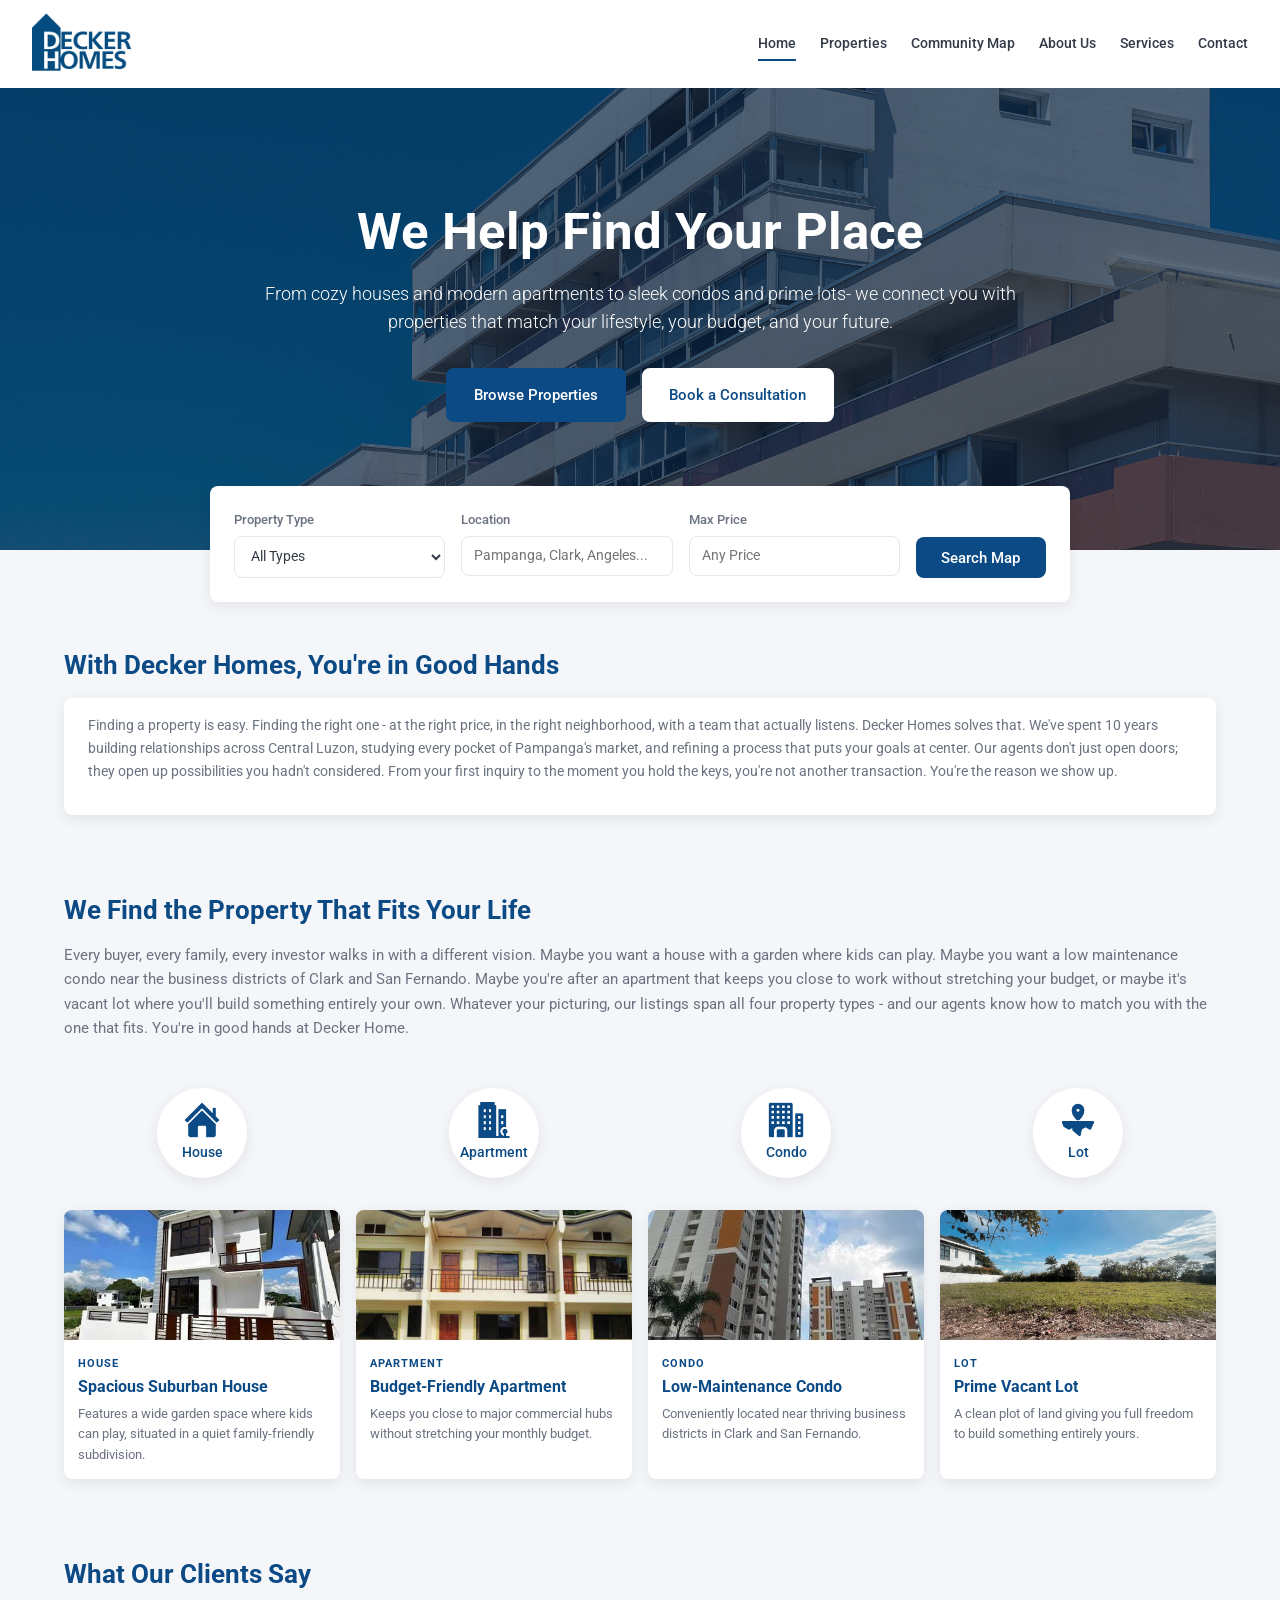
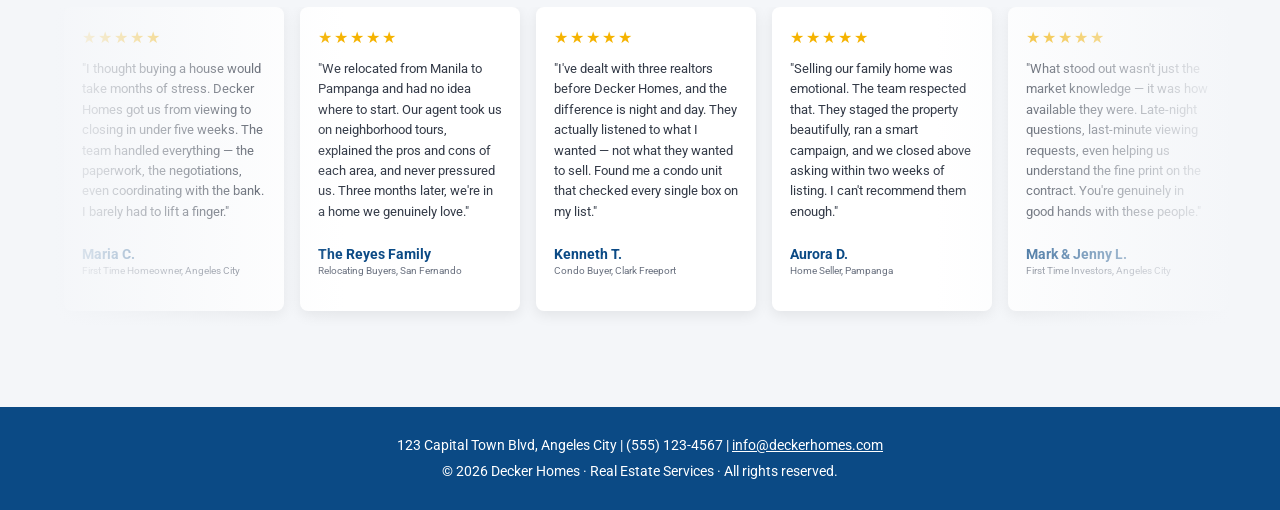
==== index.html @ 90ee347d "Updating header logo and backend files" ====
<!DOCTYPE html>
<html lang="en">
  <head>
    <meta charset="UTF-8">
    <meta name="viewport" content="width=device-width, initial-scale=1.0">
    <title>Decker Homes</title>
    <link rel="stylesheet" href="styles.css">
    <script src="../js/shared.js" defer></script>
    <script src="../js/homepage.js" defer></script>
  </head>
  <body>
    <header>
        <div class="logo">
            <a href="index.html">
                <img src="./images/decker-logo.png" alt="Decker Homes Logo">
            </a>
        </div>

      <div id="hamburger-nav" role="button" tabindex="0" aria-label="Toggle navigation menu" aria-expanded="false" aria-controls="nav">
        <span></span>
        <span></span>
        <span></span>
      </div>

      <nav id="nav">
        <a class="hamburger-link" href="index.html">Home</a>
        <a class="hamburger-link" href="properties.html">Properties</a>
        <a class="hamburger-link" href="concept-map.html">Community Map</a>
        <a class="hamburger-link" href="about-us.html">About Us</a>
        <a class="hamburger-link" href="service.html">Services</a>
        <a class="hamburger-link" href="contact.html">Contact</a>
      </nav>
    </header>

    <section class="hero">
        <div class="hero-content">
            <h1>We Help Find Your Place</h1>

            <p class="hero-p">
                From cozy houses and modern apartments to sleek condos and prime lots-
                we connect you with properties that match your lifestyle, your budget,
                and your future.
            </p>

            <div class="hero-buttons">
                <a href="properties.html" class="btn primary-btn">Browse Properties</a>
                <a href="contact.html" class="btn secondary-btn">Book a Consultation</a>
            </div>
        </div>
    </section>

    <div class="search-box">
        <div class="search-fields">

            <div class="field">
                <label>Property Type</label>
                <select>
                    <option>All Types</option>
                    <option>House</option>
                    <option>Apartment</option>
                    <option>Condo</option>
                    <option>Lot</option>
                </select>
            </div>

            <div class="field">
                <label>Location</label>
                <input type="text" placeholder="Pampanga, Clark, Angeles...">
            </div>

            <div class="field">
                <label>Max Price</label>
                <input type="text" placeholder="Any Price">
            </div>

        </div>

        <button class="search-button"><a href="concept-map.html">Search Map</a></button>
    </div>
    
    <main class="container">

        <div class="main-grid">

            <div>

                <section class="why-decker-section">
                    <h2>With Decker Homes, You're in Good Hands</h2>

                    <div class="why-box">
                        <p>
                            Finding a property is easy. Finding the right one - at the right price, 
                            in the right neighborhood, with a team that actually listens. Decker Homes
                            solves that. We've spent  10 years building relationships across Central
                            Luzon, studying every pocket of Pampanga's market, and refining a process
                            that puts your goals at center. Our agents don't just open doors; they
                            open up possibilities you hadn't considered. From your first inquiry to the 
                            moment you hold the keys, you're not another transaction. You're the reason
                            we show up.
                        </p>
                    </div>
                </section>
            </div>

            <div>
                <section>
                    <h2>We Find the Property That Fits Your Life</h2>

                    <p>
                        Every buyer, every family, every investor walks in with a
                        different vision. Maybe you want a house with a garden where kids can play.
                        Maybe you want a low maintenance condo near the business districts of Clark and San Fernando.
                        Maybe you're after an apartment that keeps you close to work without stretching your budget, or maybe
                        it's vacant lot where you'll build something entirely your own. Whatever your picturing, our listings
                        span all four property types - and our agents know how to match you with the one that fits. You're in 
                        good hands at Decker Home.
                    </p>
                </section>

                <section class="property-types">

                    <div class="property-type">
                        <span><img src="./images/home.png" alt="Bed Icon" class="detail-icon"></span>
                        <p>House</p>
                    </div>

                    <div class="property-type">
                        <span><img src="./images/flat.png" alt="Apartment Icon" class="detail-icon"></span>
                        <p>Apartment</p>
                    </div>

                    <div class="property-type">
                        <span><img src="./images/condo.png" alt="Condo Icon" class="detail-icon"></span>
                        <p>Condo</p>
                    </div>

                    <div class="property-type">
                        <span><img src="./images/land.png" alt="Lot Icon" class="detail-icon"></span>
                        <p>Lot</p>
                    </div>

                </section>

                <section class="property-cards">

                    <article class="property-card">  
                        <img src="./images/bahay toro.jpg" alt="Modern house">

                        <div class="property-info">
                            <span>HOUSE</span>
                            <h3>Spacious Suburban House</h3>
                            <p class="types-p">
                                Features a wide garden space where kids can play, situated in a 
                                quiet family-friendly subdivision.
                            </p>
                        </div>
                    </article>

                    <article class="property-card">
                        <img src="./images/apart.jpg" alt="Apartment">

                        <div class="property-info">
                            <span>APARTMENT</span>
                            <h3>Budget-Friendly Apartment</h3>
                            <p class="types-p">
                                Keeps you close to major commercial hubs without
                                stretching your monthly budget.
                            </p>
                        </div>
                    </article>

                    <article class="property-card">
                        <img src="./images/condo.jpg" alt="Condo">

                        <div class="property-info">
                            <span>CONDO</span>
                            <h3>Low-Maintenance Condo</h3>
                            <p class="types-p">
                                Conveniently located near thriving business
                                districts in Clark and San Fernando.
                            </p>
                        </div>
                    </article>

                    <article class="property-card">
                        <img src="./images/lot.jpg" alt="Property lot">

                        <div class="property-info">
                            <span>LOT</span>
                            <h3>Prime Vacant Lot</h3>
                            <p class="types-p">
                                A clean plot of land giving you full freedom to
                                build something entirely yours.
                            </p>
                        </div>
                    </article>

                </section>

                
                <section>
                    <h2>What Our Clients Say</h2>

                    <div class="testimonial-slider" role="group" aria-roledescription="carousel" aria-label="Client reviews">

                        <div class="slider-viewport" tabindex="0">

                            <div class="testimonials">

                                <article class="testimonial">
                                    <div class="stars">★★★★★</div>
                                    <p class="reviews-p">
                                        "I thought buying a house would take months of stress. 
                                        Decker Homes got us from viewing to closing in under five weeks.
                                        The team handled everything — the paperwork, the negotiations,
                                        even coordinating with the bank. I barely had to lift a finger."
                                    </p>

                                    <div class="client">
                                        <div>
                                            <h4>Maria C.</h4>
                                            <p class="buyer-review-p">First Time Homeowner, Angeles City</p>
                                        </div>
                                    </div>
                                </article>

                                <article class="testimonial">
                                    <div class="stars">★★★★★</div>
                                    <p class="reviews-p">
                                        "We relocated from Manila to Pampanga and had no idea where to start.
                                         Our agent took us on neighborhood tours, explained the pros and 
                                         cons of each area, and never pressured us. Three months later, 
                                         we're in a home we genuinely love."
                                    </p>

                                    <div class="client">
                                        <div>
                                            <h4>The Reyes Family</h4>
                                            <p class="buyer-review-p">Relocating Buyers, San Fernando</p>
                                        </div>
                                    </div>
                                </article>

                                <article class="testimonial">
                                    <div class="stars">★★★★★</div>
                                    <p class="reviews-p">
                                        "I've dealt with three realtors before Decker Homes, 
                                        and the difference is night and day. They actually listened 
                                        to what I wanted — not what they wanted to sell. 
                                        Found me a condo unit that checked every single box on my list."
                                    </p>

                                    <div class="client">
                                        <div>
                                            <h4>Kenneth T.</h4>
                                            <p class="buyer-review-p">Condo Buyer, Clark Freeport</p>
                                        </div>
                                    </div>
                                </article>

                                <article class="testimonial">
                                    <div class="stars">★★★★★</div>
                                    <p class="reviews-p">
                                        "Selling our family home was emotional. 
                                        The team respected that. They staged the property beautifully, 
                                        ran a smart campaign, and we closed above asking within two 
                                        weeks of listing. I can't recommend them enough."
                                    </p>

                                    <div class="client">
                                        <div>
                                            <h4>Aurora D.</h4>
                                            <p class="buyer-review-p">Home Seller, Pampanga</p>
                                        </div>
                                    </div>
                                </article>

                                <article class="testimonial">
                                    <div class="stars">★★★★★</div>
                                    <p class="reviews-p">
                                        "What stood out wasn't just the market knowledge — 
                                        it was how available they were. Late-night questions, 
                                        last-minute viewing requests, even helping us understand the 
                                        fine print on the contract. You're genuinely in good hands with these people."
                                    </p>

                                    <div class="client">
                                        <div>
                                            <h4>Mark & Jenny L.</h4>
                                            <p class="buyer-review-p">First Time Investors, Angeles City</p>
                                        </div>
                                    </div>
                                </article>

                            </div>

                        </div>

                        <div class="slider-overlay" aria-hidden="true"></div>

                    </div>
                </section>
            </div>

        </div>

    </main>

    <footer>
      <p>123 Capital Town Blvd, Angeles City | (555) 123-4567 | 
        <a href="mailto:info@deckerhomes.com">info@deckerhomes.com</a>
      </p>
      <p>© 2026 Decker Homes · Real Estate Services · All rights reserved.</p>
    </footer>
    
  </body>
</html>
---- styles.css ----
/*Global styles (shared by every page)*/
@import url("https://fonts.googleapis.com/css2?family=Roboto:wght@300;400;500;700&display=swap");

:root {
  --blue: #0b4a85;
  --blue-dark: #083a6b;
  --white: #ffffff;
  --bg: #f4f6f9;
  --text: #333a47;
  --muted: #6b7280;
  --border: #e3e7ee;
  --star: #f5b301;

  --radius: 8px;
  --shadow: 0 4px 14px rgba(0, 0, 0, 0.08);
  --max-width: 1200px;
}

* {
  margin: 0;
  padding: 0;
  box-sizing: border-box;
}

html {
  scroll-behavior: smooth;
  overflow-x: clip;
}

body {
  font-family: "Roboto", Arial, sans-serif;
  color: var(--text);
  background-color: var(--bg);
  line-height: 1.6;
}

img {
  max-width: 100%;
  display: block;
}

a {
  text-decoration: none;
  color: inherit;
}

h1, h2, h3, h4 {
  color: var(--blue);
  line-height: 1.25;
}

h2 {
  font-size: 1.6rem;
  margin-bottom: 1rem;
}

p {
  margin-bottom: 1rem;
}

/*Header*/
header {
  background-color: var(--white);
  display: flex;
  align-items: center;
  justify-content: space-between;
  flex-wrap: wrap;
  gap: 1rem;
  padding: 0.4rem 2rem;
  box-shadow: 0 2px 8px rgba(0, 0, 0, 0.08);
}

.logo img {
  height: 75px;
  width: auto;
}

/*Navigation*/
nav {
  display: flex;
  flex-wrap: wrap;
  align-items: center;
  gap: 1.5rem;
}

nav a {
  position: relative;
  font-size: 0.9rem;
  font-weight: 500;
  color: var(--text);
  padding: 0.25rem 0;
  text-decoration: none;
}

nav a::after {
  content: "";
  position: absolute;
  bottom: -2px;
  left: 0;
  width: 100%;
  height: 2px;
  background-color: var(--blue);
  transform: scaleX(0);
  transform-origin: left;
  transition: transform 0.25s ease;
}

nav a:hover::after,
nav a:active::after,
nav a.current-page::after {
  transform: scaleX(1);
}

#hamburger-nav {
  display: none;
  position: relative;
  width: 28px;
  height: 22px;
  cursor: pointer;
}

#hamburger-nav span {
  position: absolute;
  top: 0;
  left: 0;
  width: 100%;
  height: 3px;
  background-color: var(--blue);
  border-radius: 2px;
  transition: transform 0.2s, opacity 0.2s;
}

#hamburger-nav span:nth-child(1) {
  transform: translateY(0);
}

#hamburger-nav span:nth-child(2) {
  transform: translateY(9.5px);
}

#hamburger-nav span:nth-child(3) {
  transform: translateY(19px);
}

#hamburger-nav.active span:nth-child(1) {
  transform: translateY(9.5px) rotate(45deg);
}

#hamburger-nav.active span:nth-child(2) {
  opacity: 0;
}

#hamburger-nav.active span:nth-child(3) {
  transform: translateY(9.5px) rotate(-45deg);
}

.hamburger-link {
  display: block;
}

.btn {
  display: inline-block;
  padding: 0.8rem 1.6rem;
  border-radius: var(--radius);
  font-size: 0.95rem;
  font-weight: 500;
  transition: background-color 0.2s, color 0.2s, border-color 0.2s;
}

.primary-btn {
  background-color: var(--blue);
  color: var(--white);
  border: 2px solid var(--blue);
}

.primary-btn:hover {
  background-color: var(--blue-dark);
  border-color: var(--blue-dark);
}

.secondary-btn {
  background-color: var(--white);
  color: var(--blue);
  border: 2px solid var(--white);
}

.secondary-btn:hover {
  background-color: transparent;
  color: var(--white);
}

.detail-icon {
  width: 36px;
  height: 36px;
  object-fit: contain;
}

/*Footer*/
footer {
  background-color: var(--blue);
  color: var(--white);
  text-align: center;
  padding: 1.5rem 1rem;
}

footer p {
  font-size: 0.85rem;
  margin: 0.25rem 0;
}

footer a {
  color: var(--white);
  text-decoration: underline;
}

footer a:hover {
  opacity: 0.8;
}

/*Responsive: Tablet (768px)*/
@media (max-width: 768px) {
  header {
    justify-content: space-between;
    text-align: left;
    position: fixed;
    top: 0;
    left: 0;
    width: 100%;
    z-index: 1000;
  }

  #hamburger-nav {
    display: block;
  }

  nav {
    display: none;
    flex-basis: 100%;
    flex-direction: column;
    align-items: stretch;
    gap: 0;
  }

  nav.active {
    display: flex;
  }

  .hamburger-link {
    padding: 0.65rem 0;
    border-bottom: 1px solid var(--border);
  }

  .hamburger-link:last-child {
    border-bottom: none;
  }
}

@media (max-width: 425px) {
  header {
    justify-content: space-between;
    text-align: left;
    position: fixed;
    top: 0;
    left: 0;
    width: 100%;
    z-index: 1000;
  }

  #hamburger-nav {
    display: block;
  }

  nav {
    display: none;
    flex-basis: 100%;
    flex-direction: column;
    align-items: stretch;
    gap: 0;
  }

  nav.active {
    display: flex;
  }

  .hamburger-link {
    padding: 0.65rem 0;
    border-bottom: 1px solid var(--border);
  }

  .hamburger-link:last-child {
    border-bottom: none;
  }
}



/*About Us: Intro*/
.about-intro {
  display: grid;
  grid-template-columns: 1.2fr 1fr;
  gap: 3rem;
  align-items: center;
  padding: 4rem max(1.5rem, calc((100% - var(--max-width)) / 2));
  margin: 0;
  background-color: var(--white);
}

.about-intro h1 {
  font-size: 3rem;
  margin-bottom: 1rem;
  margin-right: 5rem;
  line-height: 50px;
}

.about-intro p:not(.light-blue-box-p) {
  font-size: 0.95rem;
  color: var(--muted);
}

/* Light blue note under the intro text */
.light-blue-box-p {
  font-size: 0.8rem;
  background-color: #e3f0fb;
  font-style: italic;
  color: var(--blue);
  padding: 0.75rem 1rem;
  border-radius: var(--radius);
  margin: 0 18% 0 0;
  border: solid 1px rgba(45, 111, 181, 0.392);
}

.about-intro img {
  width: 100%;
  height: 400px;
  object-fit: cover;
  border-radius: 16px;
  box-shadow: var(--shadow);
}

.about-heading {
  font-size: 2.7rem;
}

.team-introduction {
  margin: 0 0 4.5rem;
  padding: 4.5rem 25rem;
  text-align: center;
  background-color: var(--white);
  box-shadow: var(--shadow);
}

#vision-content {
  padding-left: 7.5rem;
}

#mission-content {
  padding-right: 4.5rem;
}

.team-introduction p {
  font-size: 0.95rem;
  color: var(--muted);
}

/*About Us: Statistics*/
.statistics {
  display: grid;
  grid-template-columns: repeat(4, 1fr);
  gap: 1.5rem;
  max-width: 800px;
  margin: 0 auto;
  padding: 2.5rem 0 0;
  text-align: center;
}

.statistics .detail-icon {
  filter: brightness(0) invert(45%) sepia(17.8%) saturate(3585%) hue-rotate(178.29deg) brightness(53.6%) contrast(103.7%);
}

.statistics span {
  display: flex;
  justify-content: center;
  margin-bottom: 0.4rem;
}

.statistics h2 {
  font-size: 1.6rem;
  margin-bottom: 0;
}

.statistics p {
  font-size: 0.85rem;
  color: var(--muted);
  margin: 0;
}

/*About Us: Team leader*/
.team-leader {
  display: grid;
  grid-template-columns: 280px 1fr;
  gap: 1rem;
  align-items: center;
  max-width: 1000px;
  margin: 0 auto 6rem;
  padding: 1.5rem;
}

.team-leader img {
  object-fit: cover;
  border-radius: 12px;
}

.team-leader h2 {
  font-size: 2rem;
  margin-bottom: 0.10rem;
}

#team-leader-content {
  margin: 0 4.5rem;
}

h3 {
  font-size: 1.5rem;
}

.team-leader p {
  font-size: 0.9rem;
  color: var(--muted);
}

.team-leader button {
  padding: 0.7rem 1.2rem;
  font-family: inherit;
  font-size: 0.85rem;
  font-weight: 500;
  color: var(--blue);
  background-color: #e3f0fb;
  border: none;
  border-radius: var(--radius);
  cursor: pointer;
  transition: background-color 0.2s, color 0.2s;
}

.team-leader button:hover {
  background-color: var(--blue);
  color: var(--white);
}

/*About Us: Team members*/
.team-members {
  display: grid;
  grid-template-columns: 1fr;
  gap: 1.5rem;
  max-width: 1000px;
  margin: 0 auto 6rem;
  padding: 1.5rem;
  text-align: center;
}

.team-members article {
  display: flex;
  align-items: center;
  gap: 2rem;
  padding: 2rem 5rem 2rem 3rem;
  text-align: left;
  background-color: var(--white);
  border-radius: var(--radius);
  box-shadow: var(--shadow);
}

.team-members img {
  flex-shrink: 0;
  width: 200px;
  aspect-ratio: 1 / 1;
  object-fit: cover;
  object-position: 50% 20%;
  border-radius: 12px;
}

.team-members p:not(.light-blue-box-p) {
  font-size: 0.8rem;
  color: var(--muted);
}

.light-blue-box-p {
  margin-right: 0;
}

.team-members p.team-member-position {
  margin-bottom: 0.5rem;
}

.team-members p.team-member-desc {
  margin-bottom: 0.8rem;
}

/*About Us: Vision and Mission*/
.vision,
.mission {
  display: grid;
  grid-template-columns: 1fr 1fr;
  align-items: center;
  background-color: var(--white);
}

.vision > div,
.mission > div {
  padding: 3rem 4rem;
}

/* The image halves fill their side with no padding */
.vision > div:last-child,
.mission > div:first-child {
  padding: 0;
  height: 100%;
}

.vision img,
.mission img {
  width: 100%;
  height: 100%;
  min-height: 320px;
  max-height: 420px;
  object-fit: cover;
}

.vision p,
.mission p {
  font-size: 0.95rem;
  color: var(--muted);
}

/* Check-mark lists */
.vision > div:first-child > div > div,
.mission > div:nth-child(2) > div > div {
  display: flex;
  align-items: center;
  gap: 0.6rem;
  margin-bottom: 0.6rem;
  font-size: 0.9rem;
  color: var(--text);
}

.vision .detail-icon,
.mission .detail-icon {
  width: 20px;
  height: 20px;
  min-height: 0;
  flex-shrink: 0;
}

/*About Us: Intro and stats responsive*/
@media (max-width: 768px) {
  .about-intro {
    grid-template-columns: 1fr;
    gap: 1.5rem;
    padding: 2.5rem 1.5rem;
    text-align: center;
    align-items: center;
    margin-top: 4.5rem;
    padding-bottom: 8rem;
  }

  .about-intro h1 {
    margin-top: 2rem;
    margin-right: 0;
  }

  .about-intro div {
    display: flex;
    flex-direction: column;
    align-items: center;
  }

  .about-intro .light-blue-box-p {
    margin: 0;
  }

  /* Image goes above the text on smaller screens */
  .about-intro > div:nth-child(2) {
    order: -1;
  }

  .team-introduction {
    margin: 0 0 5rem;
    padding: 1.5rem;
  }

  .statistics {
    grid-template-columns: repeat(4, 1fr);
    gap: 0.75rem;
  }

  .statistics h2 {
    font-size: 1.3rem;
  }

  .statistics p {
    font-size: 0.75rem;
  }

  /*About Us: Leader and members responsive*/
  .team-leader {
    grid-template-columns: 1fr;
    margin: 0 0 4rem;
  }

  .team-leader img {
    width: 100%;
    max-width: 560px;
    height: 400px;
    margin: 0 auto;
    object-position: 50% 8%;
  }

  .team-members {
    grid-template-columns: 1fr;
  }

  .team-members img {
    align-self: stretch;
    max-width: clamp(120px, 40%, 200px);
  }

  /*About Us: Vision and Mission responsive*/
  .vision,
  .mission {
    grid-template-columns: 1fr;
  }

  .vision > div,
  .mission > div {
    padding: 2rem 1.5rem;
  }

  .vision > div:last-child,
  .mission > div:first-child {
    padding: 0;
  }

  .vision img,
  .mission img {
    max-height: 280px;
  }
}

@media (max-width: 480px) {
  .about-intro {
    padding-bottom: 4.5rem;
  }

  .team-introduction {
    padding: 3rem 1.5rem;
  }

  .statistics {
    grid-template-columns: 1fr 1fr;
  }

  #team-leader-content {
    margin: 1rem 0;
  }

  #team-leader-content h3 {
    margin-bottom: 3rem;
  }

  .statistics div {
    margin: 1rem;
  }

  .team-members article {
    padding: 1.5rem;
  }
}


/*Contact: Hero*/
.contact-hero {
  position: relative;
  display: grid;
  grid-template-columns: 1fr 1fr;
  grid-template-rows: auto 1fr;
  gap: 2rem 3rem;
  align-items: start;
  min-height: 640px;
  padding: 4rem max(1.5rem, calc((100% - var(--max-width)) / 2));
  background-color: var(--blue-dark);
  overflow: hidden;
}

/* Background photo fills the whole hero */
.contact-background {
  position: absolute;
  inset: 0;
  width: 100%;
  height: 100%;
  object-fit: cover;
}

.contact-hero::before {
  content: "";
  position: absolute;
  inset: 0;
  background-color: rgba(8, 30, 56, 0.65);
  z-index: 1;
}

.contact-intro,
.contact-form,
.social-media {
  position: relative;
  z-index: 2;
}

.contact-intro {
  grid-column: 1;
  grid-row: 1;
  color: var(--white);
}

.contact-intro h1 {
  color: var(--white);
  font-size: clamp(2rem, 4vw, 3rem);
  margin-bottom: 1rem;
}

.contact-intro p {
  font-size: 1.1rem;
  font-weight: 300;
  margin: 0;
}

.contact-form {
  grid-column: 2;
  grid-row: 1 / span 2;
  padding: 2rem;
  background-color: var(--white);
  border-radius: 16px;
  box-shadow: var(--shadow);
}

.contact-form h2 {
  font-size: 1.5rem;
  margin-bottom: 0.25rem;
}

.contact-form > p {
  font-size: 0.9rem;
  color: var(--muted);
  margin-bottom: 1.25rem;
}

.contact-form form {
  display: grid;
  grid-template-columns: 1fr 1fr;
  gap: 1rem;
}

.form-group {
  display: flex;
  flex-direction: column;
}

.form-group label {
  font-size: 0.8rem;
  font-weight: 500;
  color: var(--muted);
  margin-bottom: 0.35rem;
}

.form-group input,
.form-group select,
.form-group textarea {
  width: 100%;
  padding: 0.65rem 0.75rem;
  font-family: inherit;
  font-size: 0.9rem;
  color: var(--text);
  background-color: var(--white);
  border: 1px solid var(--border);
  border-radius: var(--radius);
}

.form-group select {
  padding-right: 2rem;
}

.form-group input:focus,
.form-group select:focus,
.form-group textarea:focus {
  outline: none;
  border-color: var(--blue);
}

.form-group textarea {
  min-height: 100px;
  resize: vertical;
}

/* Message box and Submit button span both columns */
.message-group,
.contact-form form button {
  grid-column: 1 / -1;
}

.contact-form form button {
  padding: 0.8rem 1.5rem;
  font-family: inherit;
  font-size: 0.95rem;
  font-weight: 500;
  color: var(--white);
  background-color: var(--blue);
  border: none;
  border-radius: var(--radius);
  cursor: pointer;
  transition: background-color 0.2s;
}

.contact-form form button:hover {
  background-color: var(--blue-dark);
}

/*Contact: Hero and form responsive*/
@media (max-width: 768px) {
  .contact-hero {
    grid-template-columns: 1fr;
    grid-template-rows: auto;
    min-height: 0;
    padding: 3rem 1.5rem;
    margin-top: 4.5rem;
  }

  .contact-intro,
  .contact-form,
  .social-media {
    grid-column: 1;
    grid-row: auto;
  }
}

@media (max-width: 480px) {
  .contact-hero {
    margin-top: 4.5rem;
  }
  
  .contact-form {
    padding: 1.25rem;
  }

  .contact-form form {
    grid-template-columns: 1fr;
  }
}

/*Contact: Social media*/
.social-media {
  grid-column: 1;
  grid-row: 2;
  align-self: end;
  display: flex;
  flex-wrap: wrap;
  align-items: center;
  gap: 0.75rem;
  color: var(--white);
}

.social-media p {
  width: 100%;
  font-size: 0.95rem;
  margin: 0 0 0.25rem;
}

.social-media a {
  display: flex;
  align-items: center;
  justify-content: center;
  width: 44px;
  height: 44px;
  background-color: var(--white);
  border-radius: 50%;
  transition: transform 0.2s;
}

.social-media a:hover {
  transform: translateY(-3px);
}

.social-media a img {
  width: 22px;
  height: 22px;
  object-fit: contain;
}

/*Contact: Information boxes*/
.contact-information {
  display: grid;
  grid-template-columns: repeat(3, 1fr);
  gap: 1.5rem;
  max-width: var(--max-width);
  margin: 0 auto;
  padding: 3rem 1.5rem;
}

.contact-item {
  padding: 1.75rem 1.25rem;
  text-align: center;
  background-color: var(--white);
  border-radius: var(--radius);
  box-shadow: var(--shadow);
}

.contact-item img {
  width: 40px;
  height: 40px;
  object-fit: contain;
  margin: 0 auto 0.75rem;
}

.contact-item h2 {
  font-size: 1.1rem;
  margin-bottom: 0.5rem;
}

.contact-item p {
  font-size: 0.9rem;
  color: var(--muted);
  margin-bottom: 0.2rem;
}

/*Contact: Social and info responsive*/
@media (max-width: 768px) {
  .social-media {
    grid-row: auto;
  }

  .contact-information {
    grid-template-columns: 1fr;
    padding: 2rem 1.5rem;
  }
}


/*Index Page*/
.container {
  max-width: var(--max-width);
  margin: 0 auto;
  padding: 3rem 1.5rem;
}

/*Hero*/
.hero {
  background-color: var(--blue-dark);
  background-image:
    linear-gradient(rgba(8, 30, 56, 0.65), rgba(8, 30, 56, 0.65)),
    url("./images/real estate building.jpg");
  background-size: cover;
  background-position: center;
  color: var(--white);
  text-align: center;
  padding: 7rem 1.5rem 8rem;
}

.hero-content {
  max-width: 760px;
  margin: 0 auto;
}

.hero h1 {
  color: var(--white);
  font-size: clamp(2rem, 5vw, 3.2rem);
  margin-bottom: 1rem;
}

.hero p {
  font-size: 1.1rem;
  font-weight: 300;
  margin-bottom: 2rem;
}

.hero-buttons {
  display: flex;
  justify-content: center;
  flex-wrap: wrap;
  gap: 1rem;
}

/*Search Box*/
.search-box {
  position: relative;
  z-index: 2;
  display: flex;
  align-items: flex-end;
  flex-wrap: wrap;
  gap: 1rem;
  max-width: min(860px, 100% - 2rem);
  margin: -4rem auto 0;
  padding: 1.5rem;
  background-color: var(--white);
  border-radius: var(--radius);
  box-shadow: var(--shadow);
}

.search-fields {
  display: flex;
  flex: 1;
  flex-wrap: wrap;
  gap: 1rem;
}

.field {
  display: flex;
  flex: 1;
  flex-direction: column;
  min-width: 160px;
}

.field label {
  font-size: 0.8rem;
  font-weight: 500;
  color: var(--muted);
  margin-bottom: 0.35rem;
}

.field select,
.field input {
  width: 100%;
  padding: 0.65rem 0.75rem;
  font-family: inherit;
  font-size: 0.9rem;
  color: var(--text);
  background-color: var(--white);
  border: 1px solid var(--border);
  border-radius: var(--radius);
}

.field select {
  padding-right: 2rem;
}

.field select:focus,
.field input:focus {
  outline: none;
  border-color: var(--blue);
}

.search-button {
  padding: 0.7rem 1.6rem;
  font-family: inherit;
  font-size: 0.95rem;
  font-weight: 500;
  color: var(--white);
  background-color: var(--blue);
  border: none;
  border-radius: var(--radius);
  cursor: pointer;
  transition: background-color 0.2s;
}

.search-button:hover {
  background-color: var(--blue-dark);
}

/*Main Layout*/
.main-grid {
  gap: 2.5rem;
  align-items: start;
}

.main-grid > div {
  min-width: 0;
}

.main-grid section {
  margin-bottom: 2rem;
}

.main-grid section > p {
  font-size: 0.95rem;
  color: var(--muted);
}

/*Property Types*/
.property-types {
  display: grid;
  grid-template-columns: repeat(4, 1fr);
  gap: 1rem;
  margin: 2rem 0;
  justify-items: center;
}

.property-type {
  display: flex;
  flex-direction: column;
  align-items: center;
  justify-content: center;
  width: 100%;
  max-width: 90px;
  aspect-ratio: 1 / 1;
  background-color: var(--white);
  border-radius: 50%;
  box-shadow: var(--shadow);
  padding: .5rem;
  text-align: center;
  transition: transform 0.2s;
  margin-top: 1rem;
}

.property-type:hover {
  transform: translateY(-3px);
}

.property-type span {
  display: flex;
  justify-content: center;
  margin-bottom: 0.25rem;
}

.property-type .detail-icon {
  filter: brightness(0) invert(45%) sepia(17.8%) saturate(3585%) hue-rotate(178.29deg) brightness(53.6%) contrast(103.7%);
}

.property-type p {
  margin: 0;
  font-size: 0.85rem;
  font-weight: 500;
  color: var(--blue);
}

/*Property Cards*/
.main-grid .property-cards {
  display: grid;
  grid-template-columns: repeat(auto-fit, minmax(150px, 1fr));
  gap: 1rem;
  margin-bottom: 5rem;
}


.property-card {
  background-color: var(--white);
  border-radius: var(--radius);
  box-shadow: var(--shadow);
  overflow: hidden;
  transition: transform 0.2s;
}

.property-card:hover {
  transform: translateY(-4px);
}

.property-card img {
  width: 100%;
  height: 130px;
  object-fit: cover;
}

.property-info {
  padding: 0.9rem;
}

.property-info span {
  display: block;
  font-size: 0.7rem;
  font-weight: 700;
  letter-spacing: 0.08em;
  color: var(--blue);
  margin-bottom: 0.3rem;
}

.property-info h3 {
  font-size: 1rem;
  margin-bottom: 0.4rem;
}

.property-info p {
  font-size: 0.8rem;
  color: var(--muted);
  margin: 0;
}

/*Why Decker Homes*/
.why-box {
  background-color: var(--white);
  border-radius: var(--radius);
  box-shadow: var(--shadow);
  padding: 1rem 1.5rem;
  margin-bottom: 5rem;
}

.why-box p {
  font-size: 0.9rem;
  color: var(--muted);
}

/*Testimonials*/
.testimonial-slider {
  position: relative;
  display: flex;
  flex-direction: column;
  gap: 0.5rem;
  overflow-y: clip;
}

.slider-overlay {
  position: absolute;
  inset: 0 -1rem;
  background-image: linear-gradient(to right, #F4F6F9, transparent 25%, transparent 75%, #F4F6F9);
  pointer-events: none;
}

.slider-viewport {
  overflow-x: auto;
  overscroll-behavior-x: contain;
  scroll-snap-type: x mandatory;
  scroll-padding-inline: 1rem;
  scroll-behavior: smooth;
  scrollbar-width: none;
  padding: 1rem;
  margin: -1rem -1rem 0;
}

.slider-viewport::-webkit-scrollbar {
  display: none;
}

.testimonials {
  --card-width: 220px;
  display: flex;
  flex-wrap: nowrap;
  align-items: stretch;
  gap: 1rem;
}

.testimonial {
  display: flex;
  flex: 0 0 var(--card-width);
  flex-direction: column;
  scroll-snap-align: start;
  background-color: var(--white);
  border-radius: var(--radius);
  box-shadow: var(--shadow);
  padding: 1.1rem;
}

.stars {
  color: var(--star);
  font-size: 1rem;
  letter-spacing: 2px;
  margin-bottom: 0.5rem;
}

.testimonial > p {
  flex: 1;
  font-size: 0.8rem;
  color: var(--text);
}

.client {
  display: flex;
  align-items: center;
  gap: 0.7rem;
  margin-top: 0.5rem;
}

.client h4 {
  font-size: 0.85rem;
}

.client p {
  font-size: 0.65rem;
  color: var(--muted);
  line-height: 12px;
  margin-top: 2px;
}

@media (min-width: 1441px) {
  .main-grid > div:first-child {
    order: 1;
  }
}

/*Responsive: Laptop and below (1440px)*/
@media (max-width: 1440px) {
  .main-grid {
    grid-template-columns: 1fr;
  }
}

/*Responsive: Tablet (768px)*/
@media (max-width: 768px) {
  .hero {
    padding: 5rem 1.5rem 6rem;
    margin-top: 4.5rem;
  }

  .search-box {
    margin: -3rem 1.5rem 0;
  }

  .container {
    padding: 2rem 1rem;
  }
}

/*Responsive: Mobile (480px)*/
@media (max-width: 480px) {
  .hero {
    padding: 4rem 1rem 5rem;
    margin-top: 4.5rem;
  }

  .hero-buttons {
    flex-direction: column;
    align-items: center;
  }

  .hero-buttons .btn {
    width: 100%;
    max-width: 280px;
  }

  .search-box {
    flex-direction: column;
    align-items: stretch;
    margin: -2.5rem 1rem 0;
    margin-bottom: 6rem;
  }

  .why-decker-section {
    margin-bottom: 5rem;
  }

  h2 , p:not(.reviews-p, .types-p, .buyer-review-p, .hero-p){
    text-align: center;
    margin-left: 2rem;
    margin-right: 2rem;
  }
  
  .search-fields {
    flex-direction: column;
  }

  .search-button {
    width: 100%;
  }

  .property-types {
    grid-template-columns: repeat(2, 1fr);
  }

  .property-cards {
    grid-template-columns: 1fr;
  }
}

@media (prefers-reduced-motion: reduce) {
  .slider-viewport {
    scroll-behavior: auto;
  }
}


/*Properties page*/
.property-intro {
  display: flex;
  flex-wrap: wrap;
  align-items: center;
  justify-content: space-between;
  gap: 1.5rem;
  padding: 2.5rem max(1.5rem, calc((100% - var(--max-width)) / 2)) 2rem;
  background-color: var(--white);
}

.intro-text {
  flex: 1;
  min-width: 280px;
  max-width: 720px;
}

.intro-text h1 {
  font-size: clamp(1.8rem, 3vw, 2.4rem);
  margin-bottom: 0.75rem;
}

.intro-text p {
  font-size: 0.95rem;
  color: var(--muted);
  margin: 0;
}

.intro-buttons {
  display: flex;
  flex-wrap: wrap;
  gap: 0.75rem;
}

/* Outline version so it shows on a white background */
.intro-buttons .secondary-btn {
  background-color: transparent;
  color: var(--blue);
  border-color: var(--blue);
}

.intro-buttons .secondary-btn:hover {
  background-color: var(--blue);
  color: var(--white);
}

/*Services: Search bar*/
.property-search {
  display: flex;
  flex-wrap: wrap;
  align-items: center;
  gap: 1rem 2rem;
  width: calc(100% - 3rem);
  max-width: var(--max-width);
  margin: 1.5rem auto 0;
  padding: 1rem 1.5rem;
  background-color: var(--white);
  border-radius: var(--radius);
  box-shadow: var(--shadow);
}

.search-field {
  flex: 1;
  min-width: 160px;
}

.search-field label {
  display: block;
  font-size: 0.65rem;
  font-weight: 500;
  letter-spacing: 0.08em;
  color: var(--muted);
}

.search-field p {
  font-size: 0.85rem;
  font-weight: 500;
  color: var(--text);
  margin: 0;
}

.property-search button {
  padding: 0.65rem 1.6rem;
  font-family: inherit;
  font-size: 0.9rem;
  font-weight: 500;
  color: var(--white);
  background-color: var(--blue);
  border: none;
  border-radius: var(--radius);
  cursor: pointer;
  transition: background-color 0.2s;
}

.property-search button:hover {
  background-color: var(--blue-dark);
}

/*Services: Section headings*/
.listing-section {
  padding: 2rem max(1.5rem, calc((100% - var(--max-width)) / 2)) 1rem;
}

.section-heading {
  display: flex;
  flex-wrap: wrap;
  align-items: flex-end;
  justify-content: space-between;
  gap: 1rem;
  margin-bottom: 1.25rem;
}

.section-heading h2 {
  font-size: 1.4rem;
  margin-bottom: 0.2rem;
}

.section-heading p {
  max-width: 700px;
  font-size: 0.85rem;
  color: var(--muted);
  margin: 0;
}

.explore-btn {
  padding: 0.5rem 1.1rem;
  font-size: 0.8rem;
  font-weight: 500;
  color: var(--white);
  background-color: var(--blue);
  border-radius: 999px;
  transition: background-color 0.2s;
}

.explore-btn:hover {
  background-color: var(--blue-dark);
}

/*Services: Intro and search responsive*/
@media (max-width: 768px) {
  .property-intro {
    padding: 2rem 1.5rem 1.5rem;
    margin-top: 4.5rem;
    margin-bottom: 5rem;
  }

  .property-search {
    flex-direction: column;
    align-items: stretch;
    margin-bottom: 5rem;
  }

  #listings {
    margin-bottom: 3rem;
  }

  .property-search button {
    width: 100%;
  }
}

/*Services: Listing grid*/
.property-grid {
  display: grid;
  grid-template-columns: repeat(5, 1fr);
  gap: 1rem;
}

.listing-section:last-of-type {
  padding-bottom: 3rem;
}

/*Services: Listing card*/
.listing-card {
  display: flex;
  flex-direction: column;
  background-color: var(--white);
  border-radius: var(--radius);
  box-shadow: var(--shadow);
  overflow: hidden;
  transition: transform 0.2s;
}

.listing-card:hover {
  transform: translateY(-4px);
}

.listing-card > img {
  width: 100%;
  height: 140px;
  object-fit: cover;
}

.listing-content {
  display: flex;
  flex: 1;
  flex-direction: column;
  padding: 0.8rem;
}

.listing-top {
  display: flex;
  align-items: center;
  justify-content: space-between;
  gap: 0.5rem;
  margin-bottom: 0.3rem;
}

.listing-top span {
  font-size: 0.6rem;
  font-weight: 500;
  letter-spacing: 0.06em;
  color: var(--muted);
}

.listing-top strong {
  font-size: 0.95rem;
  color: var(--blue);
}

.listing-content h3 {
  font-size: 1rem;
  margin-bottom: 0.2rem;
}

.listing-content p {
  font-size: 0.75rem;
  color: var(--muted);
  margin-bottom: 0.6rem;
}

/* Bed / bath / size row (scoped so the Properties page is unchanged) */
.listing-card .property-details {
  display: flex;
  flex: none;
  flex-direction: row;
  flex-wrap: wrap;
  gap: 0.2rem 0.75rem;
  padding: 0;
  margin-bottom: 0.6rem;
  font-size: 0.75rem;
  color: var(--text);
}

.listing-card .property-details span {
  display: inline-flex;
  align-items: center;
  gap: 0.25rem;
}

.listing-card .detail-icon {
  width: 14px;
  height: 14px;
}

/* Buttons stay at the bottom of every card */
.card-buttons {
  display: flex;
  align-items: center;
  gap: 0.75rem;
  margin-top: auto;
}

.card-buttons a {
  font-size: 0.75rem;
  font-weight: 500;
}

.card-buttons a:first-child {
  padding: 0.4rem 0.9rem;
  color: var(--white);
  background-color: var(--blue);
  border-radius: 999px;
  transition: background-color 0.2s;
}

.card-buttons a:first-child:hover {
  background-color: var(--blue-dark);
}

.card-buttons a:last-child {
  color: var(--text);
}

.card-buttons a:last-child:hover {
  color: var(--blue);
}

/*Services: Cards responsive*/
@media (max-width: 1440px) {
  .property-grid {
    grid-template-columns: repeat(3, 1fr);
  }
}

@media (max-width: 768px) {
  .property-grid {
    grid-template-columns: repeat(2, 1fr);
  }
}

@media (max-width: 480px) {
  .property-intro {
    margin-top: 4.5rem;
    margin-bottom: 5rem;
  }

  .property-grid {
    grid-template-columns: 1fr;
  }
}



/*Services page*/
.services-header {
  padding: 3rem max(1.5rem, calc((100% - var(--max-width)) / 2));
  background-color: var(--white);
}

.services-header h1 {
  font-size: clamp(1.8rem, 3vw, 2.4rem);
  color: #111;
  margin: 0;
}

/*Services page: Photo banners*/
.service {
  position: relative;
  display: flex;
  align-items: center;
  justify-content: flex-start;
  min-height: 280px;
  padding: 2.5rem max(1.5rem, calc((100% - var(--max-width)) / 2));
  background-color: var(--blue-dark);
  overflow: hidden;
}

/* Photo fills the whole banner */
.service-image {
  position: absolute;
  inset: 0;
  z-index: 0;
}

.service-image img {
  width: 100%;
  height: 100%;
  object-fit: cover;
}

/* Dark overlay (darker on the text side) so the white text is readable */
.service::before {
  content: "";
  position: absolute;
  inset: 0;
  z-index: 1;
  background: linear-gradient(
    90deg,
    rgba(8, 20, 40, 0.88) 0%,
    rgba(8, 20, 40, 0.6) 50%,
    rgba(8, 20, 40, 0.2) 100%
  );
}

.service-content {
  position: relative;
  z-index: 2;
  max-width: 560px;
  color: var(--white);
}

.service-content h2 {
  font-size: 1.4rem;
  color: var(--white);
  margin-bottom: 0.6rem;
}

.service-content p {
  font-size: 0.9rem;
  font-weight: 300;
  color: var(--white);
  margin: 0;
}

/* Rows 2 and 4: text on the right */
.service-representation,
.service-market {
  justify-content: flex-end;
  text-align: right;
}

.service-representation::before,
.service-market::before {
  background: linear-gradient(
    270deg,
    rgba(8, 20, 40, 0.88) 0%,
    rgba(8, 20, 40, 0.6) 50%,
    rgba(8, 20, 40, 0.2) 100%
  );
}

/*Services page: Responsive*/
@media (max-width: 768px) {
  .services-header {
    padding: 2rem 1.5rem;
    margin-top: 4.5rem;
  }

  .service,
  .service-representation,
  .service-market {
    justify-content: center;
    text-align: center;
    min-height: 320px;
    padding: 2rem 1.5rem;
  }

  /* Even overlay once the text is centered */
  .service::before,
  .service-representation::before,
  .service-market::before {
    background: rgba(8, 20, 40, 0.65);
  }

  .service-content {
    max-width: 100%;
  }
}

@media (max-width: 480px) {
  .services-header {
    margin-top: 4.5rem;
  }

  .service-content h2 {
    font-size: 1.2rem;
  }

  .service-content p {
    font-size: 0.8rem;
  }
}

/*Map Page*/
/*Properties: Search bar*/
.map-search {
  background-color: var(--white);
  padding: 1rem 2rem 0.5rem;
}

.map-search form {
  display: flex;
  align-items: center;
  gap: 0.75rem;
}

.map-search label {
  position: absolute;
  width: 1px;
  height: 1px;
  overflow: hidden;
  clip: rect(0 0 0 0);
  white-space: nowrap;
}

.map-search input {
  flex: 1;
  padding: 0.7rem 1rem;
  font-family: inherit;
  font-size: 0.9rem;
  color: var(--text);
  background-color: #eef1f5;
  border: 1px solid transparent;
  border-radius: var(--radius);
}

.map-search input:focus {
  outline: none;
  background-color: var(--white);
  border-color: var(--blue);
}

.map-search button {
  padding: 0.7rem 1.4rem;
  font-family: inherit;
  font-size: 0.9rem;
  font-weight: 500;
  color: var(--white);
  background-color: var(--blue);
  border: none;
  border-radius: var(--radius);
  cursor: pointer;
  transition: background-color 0.2s;
}

.map-search button:hover {
  background-color: var(--blue-dark);
}

/*Properties: Filters*/
.filters {
  display: flex;
  flex-wrap: wrap;
  align-items: center;
  gap: 0.5rem 0.75rem;
  padding: 0.75rem 2rem 1rem;
  background-color: var(--white);
  box-shadow: 0 2px 6px rgba(0, 0, 0, 0.06);
}

.filters label {
  font-size: 0.7rem;
  font-weight: 500;
  letter-spacing: 0.05em;
  text-transform: uppercase;
  color: var(--muted);
}

.filters select {
  padding: 0.45rem 0.8rem;
  padding-right: 2rem;
  font-family: inherit;
  font-size: 0.8rem;
  color: var(--text);
  background-color: var(--white);
  border: 1px solid var(--border);
  border-radius: 999px;
}

.filters button {
  padding: 0.45rem 1rem;
  font-family: inherit;
  font-size: 0.8rem;
  font-weight: 500;
  color: var(--text);
  background-color: var(--white);
  border: 1px solid var(--border);
  border-radius: 999px;
  cursor: pointer;
  transition: background-color 0.2s, color 0.2s;
}

.filters button:hover {
  background-color: #eef1f5;
}

.filters button[type="reset"] {
  border-color: transparent;
  color: var(--muted);
}

.filters button[type="submit"] {
  color: var(--white);
  background-color: var(--blue);
  border-color: var(--blue);
}

.filters button[type="submit"]:hover {
  background-color: var(--blue-dark);
}

.filter-scroll,
.filter-actions {
  display: contents;
}

/*Properties: Search and filters responsive*/
@media (max-width: 768px) {
  main {
    padding-top: 4.5rem;
  }

  .map-search,
  .filters {
    padding-left: 1rem;
    padding-right: 1rem;
  }
}

@media (max-width: 1440px) {
  .filters {
    flex-direction: column;
    flex-wrap: nowrap;
    align-items: stretch;
    gap: 0.75rem;
  }

  .filter-scroll,
  .filter-actions {
    display: flex;
    align-items: center;
    gap: 0.5rem 0.75rem;
  }

  .filter-scroll {
    overflow-x: auto;
    overscroll-behavior-x: contain;
    scrollbar-width: none;
  }

  .filter-scroll::-webkit-scrollbar {
    display: none;
  }

  .filter-actions {
    justify-content: flex-end;
  }

  .filter-scroll > *,
  .filter-actions > * {
    flex-shrink: 0;
  }
}

/*Properties: Map and panel layout*/
.community-map {
  display: grid;
  grid-template-columns: 1.4fr 1fr;
  height: calc(100vh - 190px);
  min-height: 560px;
  background-color: var(--white);
}

/*Properties: Map*/
.map {
  position: relative;
  display: flex;
  align-items: flex-start;
  gap: 0.5rem;
  padding: 1.5rem;
  overflow: hidden;
}

.map-image {
  position: absolute;
  inset: 0;
  z-index: 0;
  width: 100%;
  height: 100%;
  object-fit: cover;
  user-select: none;
}

.map-info {
  position: relative;
  z-index: 1;
  background-color: var(--white);
  padding: 0.75rem 1.1rem;
  border-radius: var(--radius);
  box-shadow: var(--shadow);
}

.map-info h1 {
  font-size: 1.3rem;
  margin: 0;
}

.map-info p {
  font-size: 0.85rem;
  color: var(--muted);
  margin: 0;
}

.map > button {
  position: relative;
  z-index: 1;
  width: 36px;
  height: 36px;
  font-family: inherit;
  font-size: 1.2rem;
  line-height: 1;
  color: var(--text);
  background-color: var(--white);
  border: 1px solid var(--border);
  border-radius: var(--radius);
  box-shadow: var(--shadow);
  cursor: pointer;
  transition: background-color 0.2s;
}

.map > button:hover {
  background-color: #eef1f5;
}

/*Properties: Properties Nearby panel*/
.properties-nearby {
  padding: 1.25rem;
  overflow-y: auto;
  background-color: var(--white);
}

.properties-header {
  display: flex;
  flex-wrap: wrap;
  align-items: center;
  gap: 0.5rem;
  margin-bottom: 1rem;
}

.properties-header > div {
  flex: 1;
  min-width: 200px;
}

.properties-header h2 {
  font-size: 1.1rem;
  margin-bottom: 0.1rem;
}

.properties-header p {
  font-size: 0.75rem;
  color: var(--muted);
  margin: 0;
}

.properties-header label {
  font-size: 0.8rem;
  color: var(--muted);
}

.properties-header select {
  padding: 0.4rem 0.7rem;
  padding-right: 2rem;
  font-family: inherit;
  font-size: 0.8rem;
  color: var(--text);
  background-color: var(--white);
  border: 1px solid var(--border);
  border-radius: var(--radius);
}

/*Properties: Map and panel responsive*/
@media (max-width: 1440px) {
  /* Map on top, panel underneath */
  .community-map {
    grid-template-columns: 1fr;
    height: auto;
    min-height: 0;
  }

  .map {
    min-height: 360px;
  }

  .properties-nearby {
    overflow-y: visible;
  }
}

@media (max-width: 480px) {
  .map {
    min-height: 260px;
    padding: 1rem;
  }
}

/*Properties: Card list*/
.property-list {
  display: grid;
  grid-template-columns: repeat(3, 1fr);
  gap: 0.9rem;
}

/* Scoped to .property-list so the homepage cards stay unchanged */
.property-list .property-card {
  display: flex;
  flex-direction: column;
  background-color: var(--white);
  border: 1px solid var(--border);
  border-radius: var(--radius);
  box-shadow: var(--shadow);
  overflow: hidden;
  transition: box-shadow 0.2s;
}

.property-list .property-card:hover {
  transform: none;
  box-shadow: 0 8px 22px rgba(0, 0, 0, 0.14);
}

.property-list .property-card img {
  width: 100%;
  height: 140px;
  object-fit: cover;
}

.property-details {
  display: flex;
  flex: 1;
  flex-direction: column;
  padding: 0.8rem;
}

.property-details h3 {
  font-size: 0.95rem;
  margin-bottom: 0.2rem;
}

.property-details p {
  font-size: 0.75rem;
  color: var(--muted);
  margin-bottom: 0.3rem;
}

.property-details .property-price {
  font-size: 1rem;
  font-weight: 700;
  color: var(--blue);
}

.property-details .property-poster {
  margin-top: 0.2rem;
  padding-top: 0.5rem;
  border-top: 1px solid var(--border);
}

.property-details button {
  align-self: flex-end;
  margin-top: auto;
  padding: 0.45rem 0.9rem;
  font-family: inherit;
  font-size: 0.75rem;
  font-weight: 500;
  color: var(--white);
  background-color: var(--blue);
  border: none;
  border-radius: var(--radius);
  cursor: pointer;
  transition: background-color 0.2s;
}

.property-details button:hover {
  background-color: var(--blue-dark);
}

/*Properties: Cards responsive*/
@media (max-width: 1440px) {
  .property-list {
    grid-template-columns: repeat(2, 1fr);
  }
}

@media (max-width: 480px) {
  .property-list {
    grid-template-columns: 1fr;
  }
}
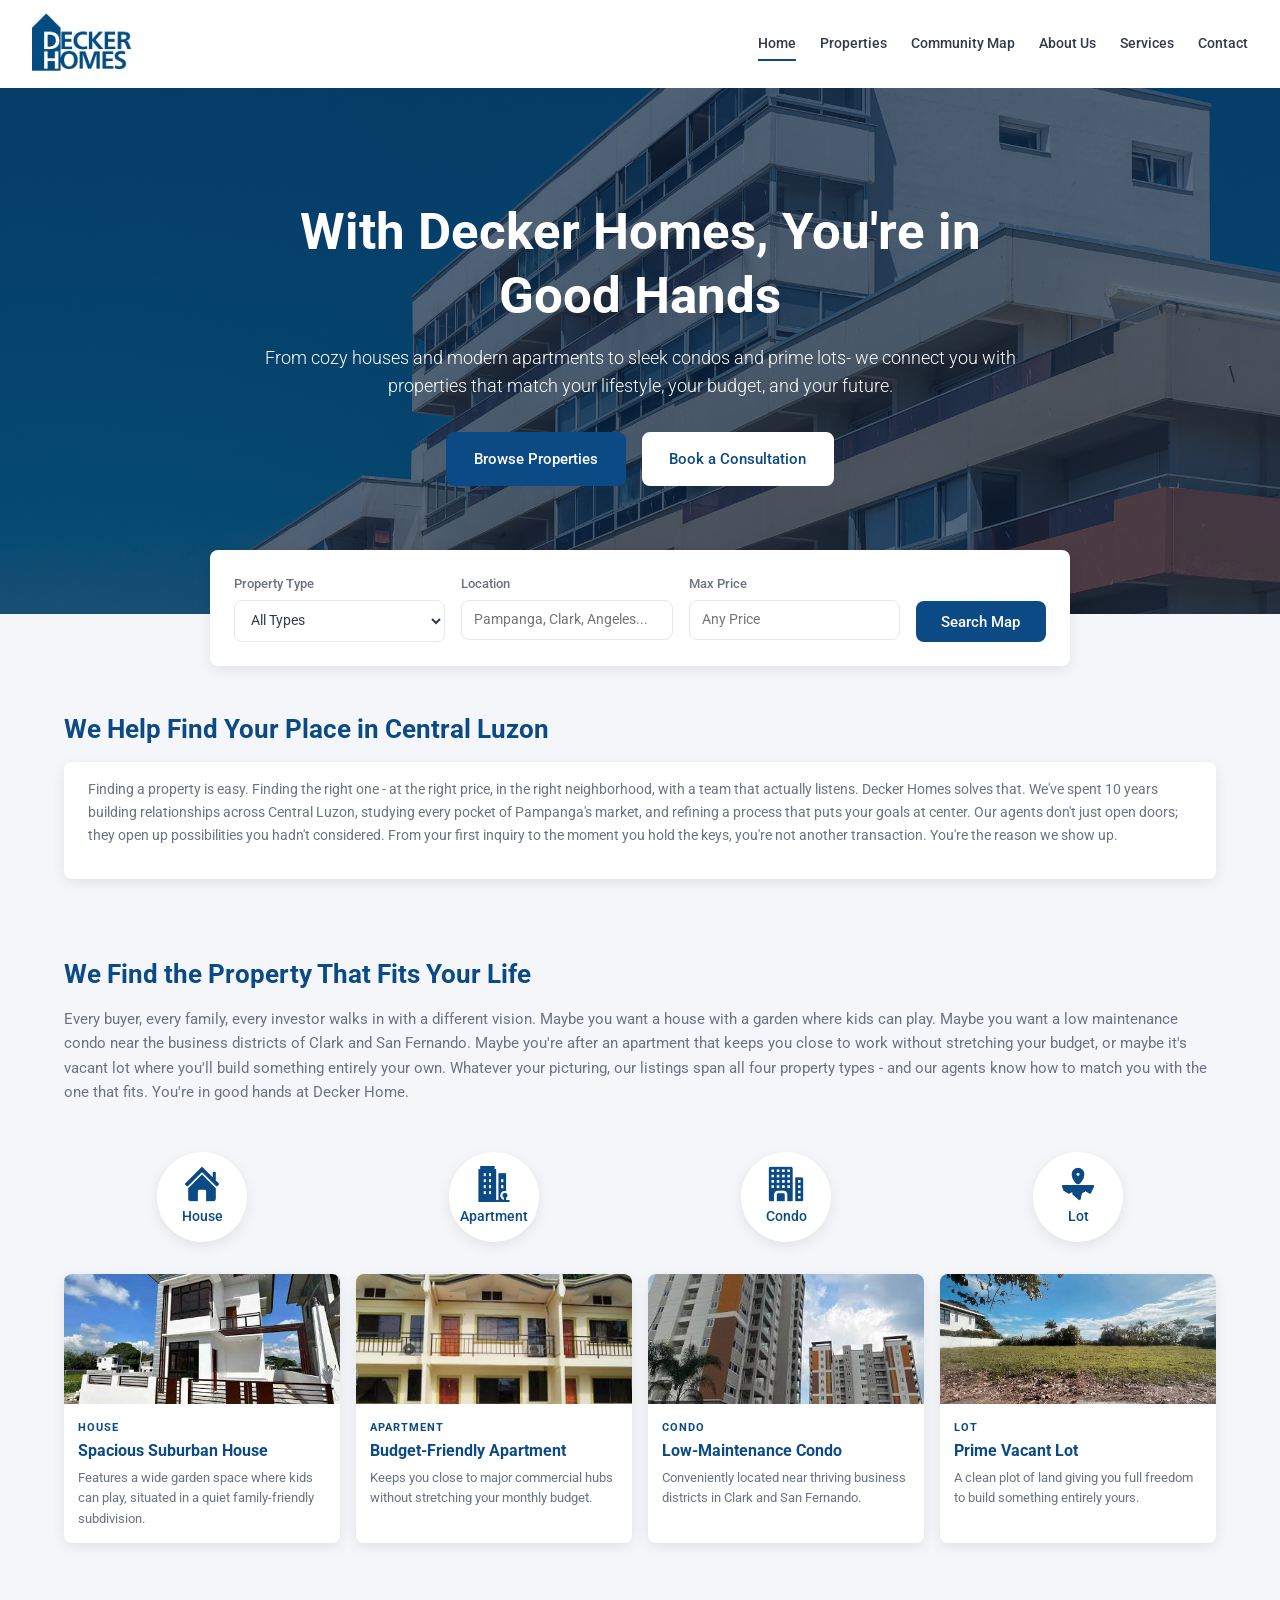
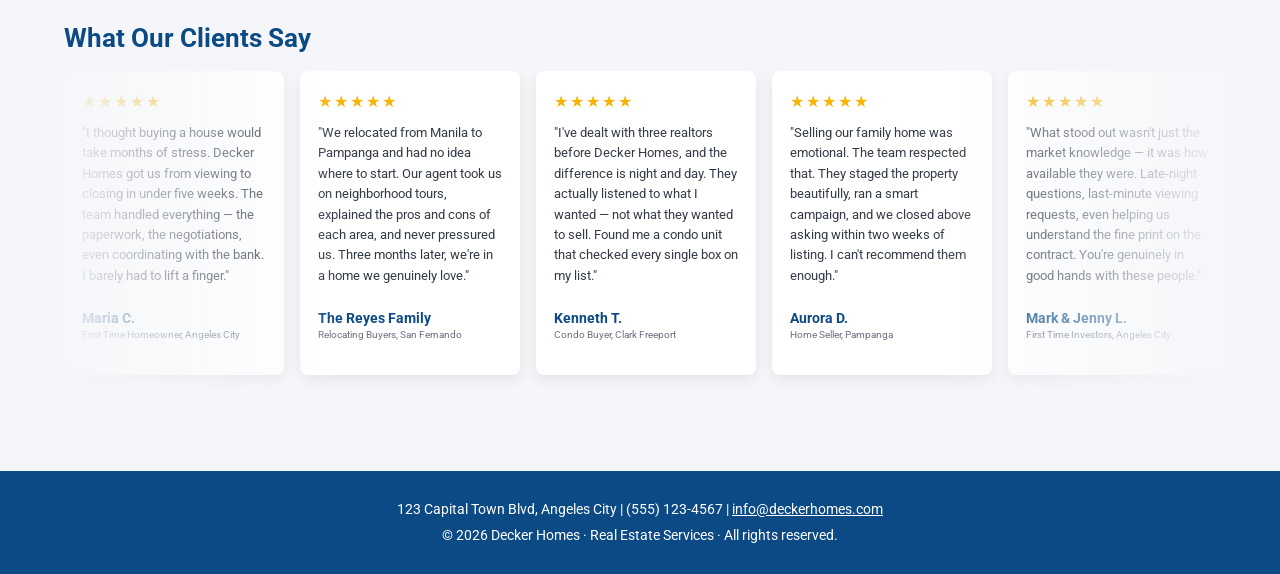
==== commit c7b33322: "Update h1 in index" ====
--- a/index.html
+++ b/index.html
@@ -34,7 +34,7 @@
 
     <section class="hero">
         <div class="hero-content">
-            <h1>We Help Find Your Place</h1>
+            <h1>With Decker Homes, You're in Good Hands</h1>
 
             <p class="hero-p">
                 From cozy houses and modern apartments to sleek condos and prime lots-
@@ -85,7 +85,7 @@
             <div>
 
                 <section class="why-decker-section">
-                    <h2>With Decker Homes, You're in Good Hands</h2>
+                    <h2>We Help Find Your Place in Central Luzon</h2>
 
                     <div class="why-box">
                         <p>
